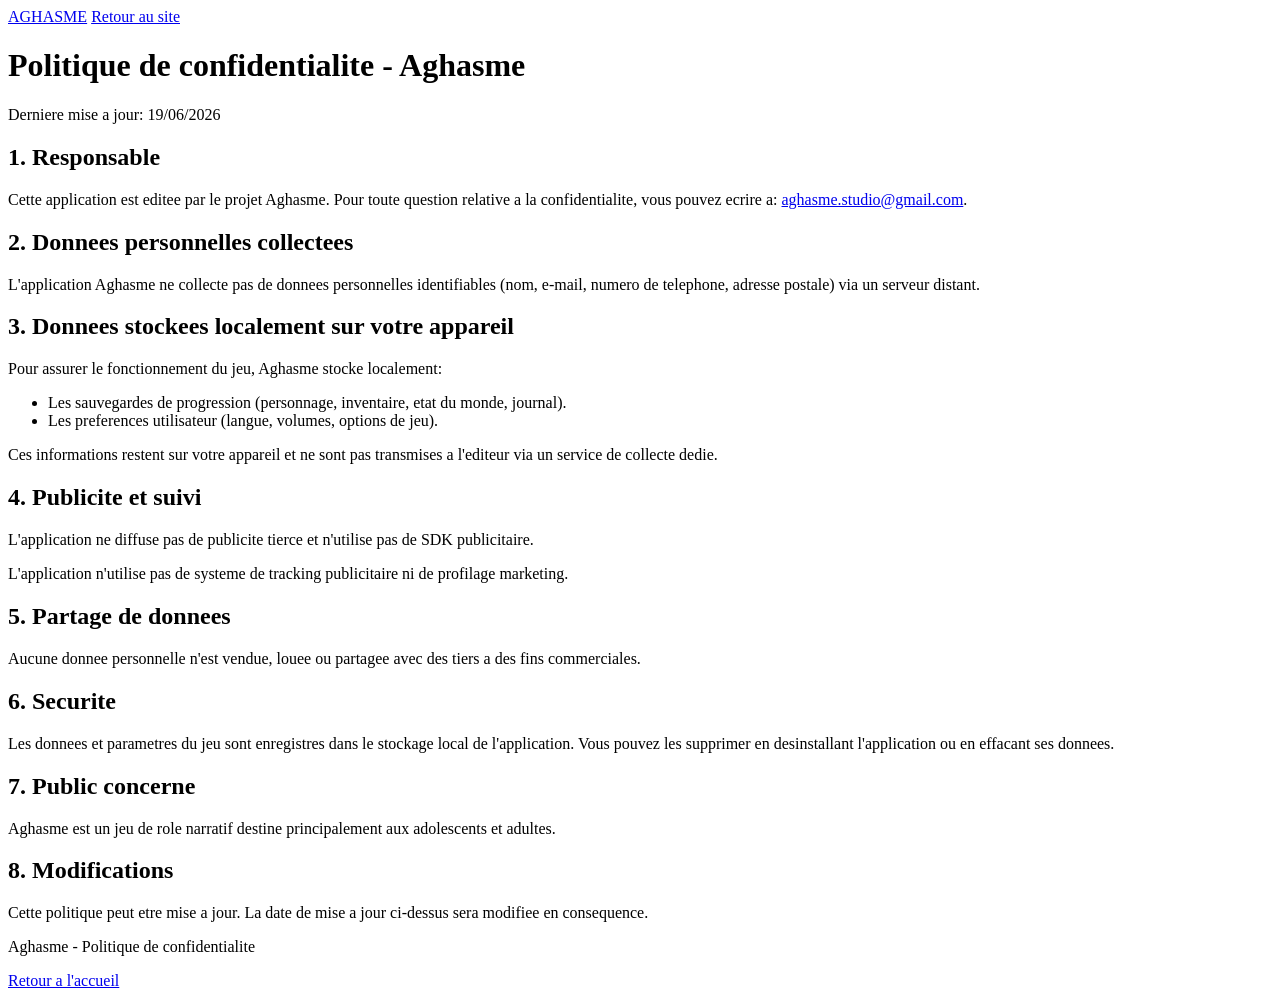
==== privacy.html @ 3080a052 "Add privacy policy page for Aghasme application This file contains the privacy policy for the Aghasm" ====
<!doctype html>
<html lang="fr">
  <head>
    <meta charset="UTF-8" />
    <meta name="viewport" content="width=device-width, initial-scale=1.0" />
    <title>Politique de confidentialite - Aghasme</title>
    <meta
      name="description"
      content="Politique de confidentialite de l'application mobile Aghasme."
    />
    <link rel="preconnect" href="https://fonts.googleapis.com" />
    <link rel="preconnect" href="https://fonts.gstatic.com" crossorigin />
    <link
      href="https://fonts.googleapis.com/css2?family=Cinzel:wght@500;700;800&family=Source+Sans+3:wght@400;600;700&display=swap"
      rel="stylesheet"
    />
    <link rel="stylesheet" href="./styles.css" />
  </head>
  <body class="privacy-page">
    <header class="small-header">
      <div class="wrapper top-nav">
        <a class="brand" href="./index.html">AGHASME</a>
        <a class="nav-link" href="./index.html">Retour au site</a>
      </div>
    </header>

    <main class="wrapper legal">
      <h1>Politique de confidentialite - Aghasme</h1>
      <p class="legal-date">Derniere mise a jour: 19/06/2026</p>

      <section>
        <h2>1. Responsable</h2>
        <p>
          Cette application est editee par le projet Aghasme. Pour toute question relative a la
          confidentialite, vous pouvez ecrire a: <a href="mailto:aghasme.studio@gmail.com">aghasme.studio@gmail.com</a>.
        </p>
      </section>

      <section>
        <h2>2. Donnees personnelles collectees</h2>
        <p>
          L'application Aghasme ne collecte pas de donnees personnelles identifiables (nom, e-mail,
          numero de telephone, adresse postale) via un serveur distant.
        </p>
      </section>

      <section>
        <h2>3. Donnees stockees localement sur votre appareil</h2>
        <p>Pour assurer le fonctionnement du jeu, Aghasme stocke localement:</p>
        <ul>
          <li>Les sauvegardes de progression (personnage, inventaire, etat du monde, journal).</li>
          <li>Les preferences utilisateur (langue, volumes, options de jeu).</li>
        </ul>
        <p>
          Ces informations restent sur votre appareil et ne sont pas transmises a l'editeur via un
          service de collecte dedie.
        </p>
      </section>

      <section>
        <h2>4. Publicite et suivi</h2>
        <p>
          L'application ne diffuse pas de publicite tierce et n'utilise pas de SDK publicitaire.
        </p>
        <p>
          L'application n'utilise pas de systeme de tracking publicitaire ni de profilage marketing.
        </p>
      </section>

      <section>
        <h2>5. Partage de donnees</h2>
        <p>
          Aucune donnee personnelle n'est vendue, louee ou partagee avec des tiers a des fins
          commerciales.
        </p>
      </section>

      <section>
        <h2>6. Securite</h2>
        <p>
          Les donnees et parametres du jeu sont enregistres dans le stockage local de l'application.
          Vous pouvez les supprimer en desinstallant l'application ou en effacant ses donnees.
        </p>
      </section>

      <section>
        <h2>7. Public concerne</h2>
        <p>
          Aghasme est un jeu de role narratif destine principalement aux adolescents et adultes.
        </p>
      </section>

      <section>
        <h2>8. Modifications</h2>
        <p>
          Cette politique peut etre mise a jour. La date de mise a jour ci-dessus sera modifiee en
          consequence.
        </p>
      </section>
    </main>

    <footer class="footer">
      <div class="wrapper footer-content">
        <p>Aghasme - Politique de confidentialite</p>
        <p><a href="./index.html">Retour a l'accueil</a></p>
      </div>
    </footer>
  </body>
</html>
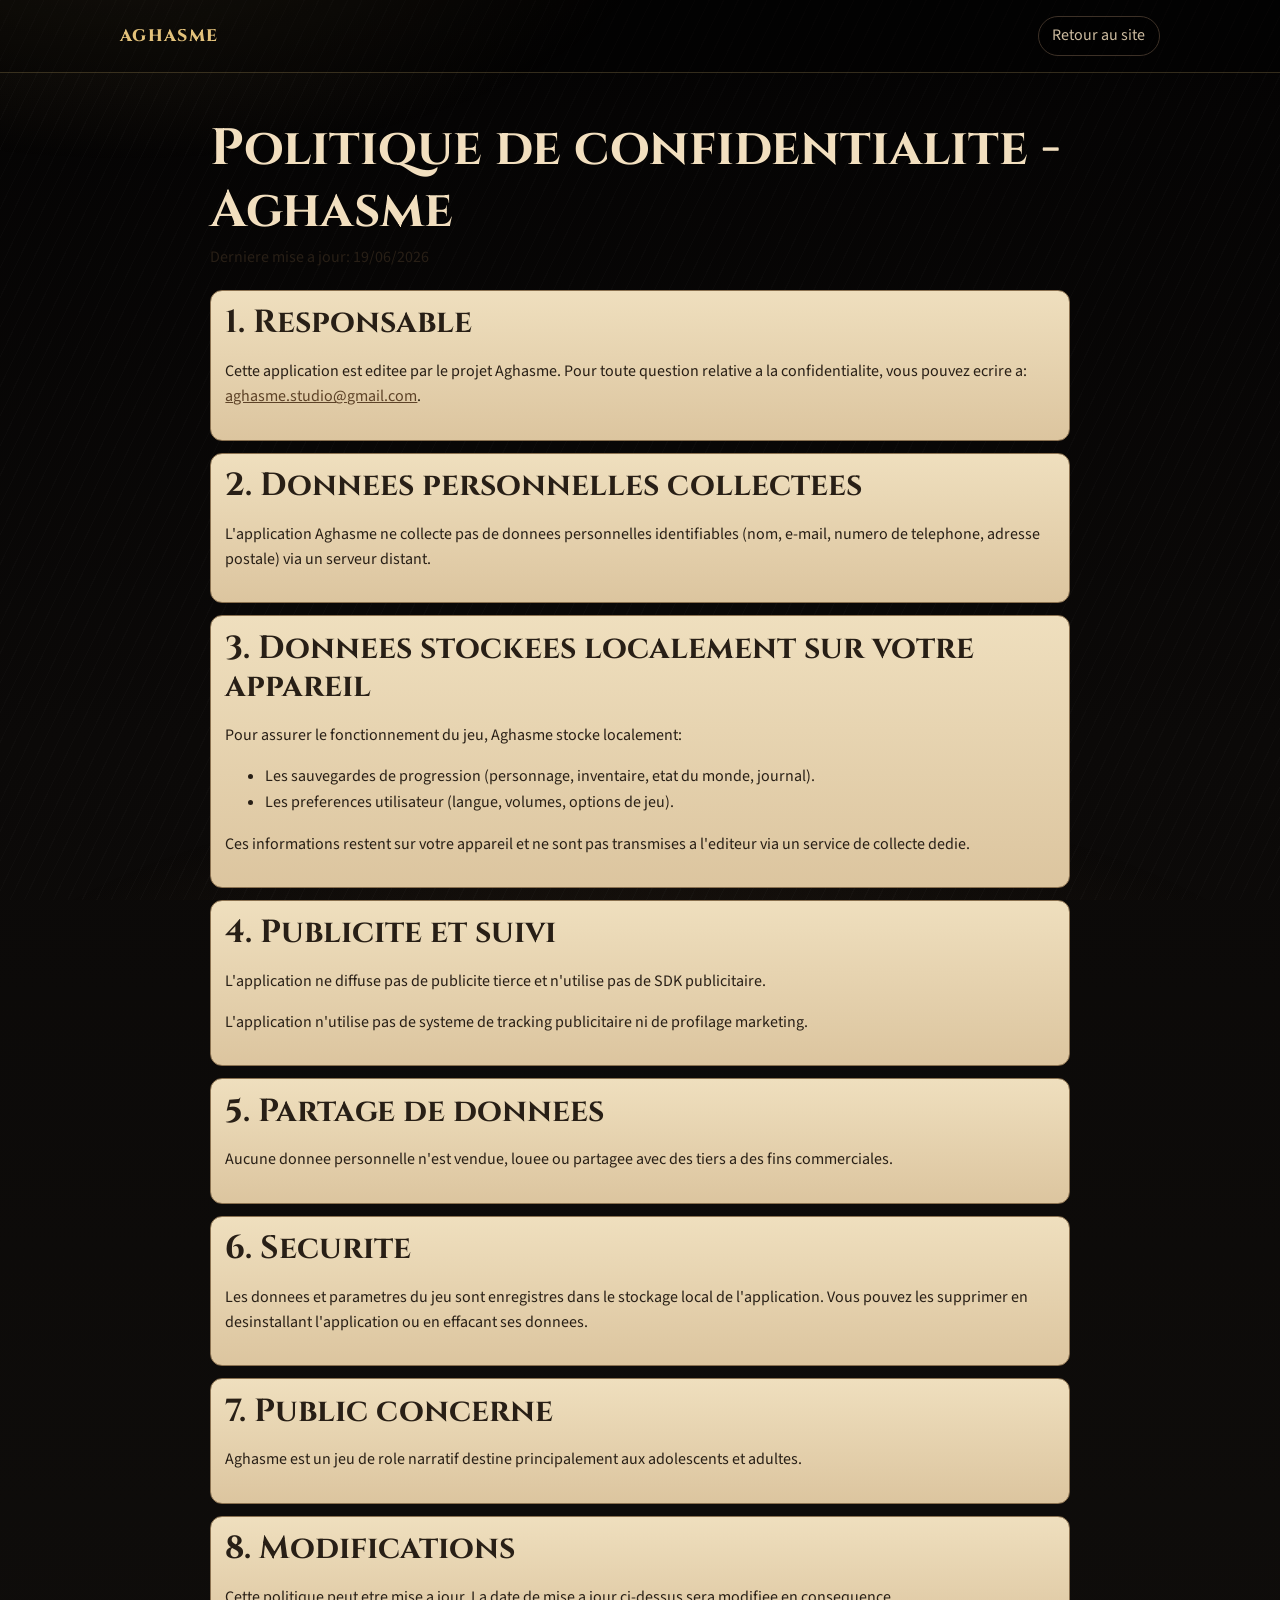
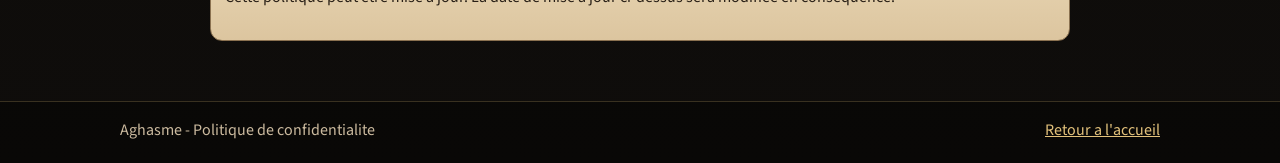
==== commit ee0ef95d: "Corriger le chargement CSS et harmoniser le design du site" ====
--- a/privacy.html
+++ b/privacy.html
@@ -14,7 +14,7 @@
       href="https://fonts.googleapis.com/css2?family=Cinzel:wght@500;700;800&family=Source+Sans+3:wght@400;600;700&display=swap"
       rel="stylesheet"
     />
-    <link rel="stylesheet" href="./styles.css" />
+    <link rel="stylesheet" href="./style.css" />
   </head>
   <body class="privacy-page">
     <header class="small-header">
--- a/style.css
+++ b/style.css
@@ -0,0 +1,326 @@
+:root {
+  --bg: #080706;
+  --bg-soft: #13110f;
+  --surface: #171411;
+  --line: #3d3127;
+  --text: #f2dfbf;
+  --text-soft: #ccbb9f;
+  --gold: #e3c27b;
+  --gold-soft: #b8965b;
+  --parchment: #e6d2ac;
+  --parchment-ink: #281f16;
+  --maxw: 1040px;
+}
+
+* {
+  box-sizing: border-box;
+}
+
+html,
+body {
+  margin: 0;
+  padding: 0;
+}
+
+body {
+  font-family: "Source Sans 3", "Segoe UI", sans-serif;
+  color: var(--text);
+  background: linear-gradient(180deg, #040303 0%, #0b0908 42%, #0f0d0b 100%);
+  line-height: 1.6;
+}
+
+body::before {
+  content: "";
+  position: fixed;
+  inset: 0;
+  z-index: -1;
+  background:
+    radial-gradient(900px 420px at 10% -10%, rgba(227, 194, 123, 0.13), transparent 60%),
+    radial-gradient(1200px 500px at 50% 120%, rgba(112, 79, 44, 0.2), transparent 60%),
+    repeating-linear-gradient(
+      116deg,
+      rgba(255, 255, 255, 0.018) 0,
+      rgba(255, 255, 255, 0.018) 1px,
+      transparent 1px,
+      transparent 13px
+    );
+}
+
+.wrapper {
+  width: min(var(--maxw), calc(100% - 2rem));
+  margin: 0 auto;
+}
+
+.hero {
+  position: relative;
+  min-height: 76vh;
+  display: grid;
+  align-content: start;
+  overflow: hidden;
+  border-bottom: 1px solid rgba(227, 194, 123, 0.22);
+  background:
+    linear-gradient(180deg, rgba(4, 3, 3, 0.36), rgba(8, 6, 5, 0.9)),
+    url("./assets/welcome.jpg") center / cover no-repeat;
+}
+
+.hero-overlay {
+  position: absolute;
+  inset: 0;
+  pointer-events: none;
+  background: linear-gradient(180deg, rgba(0, 0, 0, 0.05), rgba(0, 0, 0, 0.82));
+}
+
+.top-nav {
+  position: relative;
+  z-index: 1;
+  display: flex;
+  justify-content: space-between;
+  align-items: center;
+  padding: 1rem 0;
+}
+
+.brand {
+  font-family: "Cinzel", Georgia, serif;
+  font-weight: 800;
+  letter-spacing: 0.08em;
+  color: var(--gold);
+  text-decoration: none;
+  font-size: 1.05rem;
+}
+
+.nav-link {
+  color: var(--text-soft);
+  text-decoration: none;
+  border: 1px solid var(--line);
+  border-radius: 999px;
+  padding: 0.4rem 0.85rem;
+  background: rgba(0, 0, 0, 0.36);
+}
+
+.nav-link:hover {
+  border-color: var(--gold-soft);
+  color: var(--text);
+}
+
+.hero-content {
+  position: relative;
+  z-index: 1;
+  padding: 3.2rem 0 4rem;
+  animation: rise 620ms ease-out both;
+}
+
+.eyebrow {
+  margin: 0;
+  text-transform: uppercase;
+  letter-spacing: 0.11em;
+  font-weight: 700;
+  color: var(--gold);
+  font-size: 0.78rem;
+}
+
+h1,
+h2,
+h3 {
+  font-family: "Cinzel", Georgia, serif;
+  line-height: 1.2;
+  margin: 0 0 0.65rem;
+}
+
+h1 {
+  margin-top: 0.6rem;
+  font-size: clamp(1.8rem, 5.2vw, 3.2rem);
+  max-width: 13ch;
+}
+
+h2 {
+  font-size: clamp(1.25rem, 3.5vw, 2rem);
+}
+
+h3 {
+  font-size: 1.08rem;
+}
+
+.lead {
+  color: #f1e2c8;
+  max-width: 58ch;
+  margin: 0;
+}
+
+.hero-actions {
+  margin-top: 1.35rem;
+  display: flex;
+  flex-wrap: wrap;
+  gap: 0.7rem;
+}
+
+.btn {
+  display: inline-block;
+  text-decoration: none;
+  border-radius: 999px;
+  padding: 0.55rem 1rem;
+  font-weight: 700;
+}
+
+.btn-primary {
+  background: linear-gradient(90deg, #f0d795, #c28f45);
+  color: #23180d;
+}
+
+.btn-ghost {
+  border: 1px solid var(--line);
+  color: var(--text);
+  background: rgba(0, 0, 0, 0.38);
+}
+
+.section {
+  padding: 2.5rem 0;
+}
+
+.section-alt {
+  background: linear-gradient(180deg, rgba(255, 255, 255, 0.02), rgba(0, 0, 0, 0.2));
+  border-block: 1px solid rgba(227, 194, 123, 0.1);
+}
+
+.section-head {
+  margin-bottom: 1.2rem;
+}
+
+.cards {
+  display: grid;
+  grid-template-columns: repeat(3, minmax(0, 1fr));
+  gap: 0.8rem;
+}
+
+.card {
+  border: 1px solid #8a7150;
+  border-radius: 14px;
+  background: linear-gradient(180deg, #efdfbe 0%, #dcc59f 100%);
+  color: var(--parchment-ink);
+  padding: 0.9rem;
+  box-shadow: 0 9px 22px rgba(0, 0, 0, 0.35);
+}
+
+.card h3 {
+  color: #2d2218;
+}
+
+.card p {
+  margin: 0;
+  color: #3f3023;
+}
+
+.card-media {
+  width: 100%;
+  height: 190px;
+  object-fit: cover;
+  border-radius: 10px;
+  margin-bottom: 0.8rem;
+  border: 1px solid rgba(70, 45, 24, 0.42);
+  background: #1b1714;
+}
+
+.icon-frame {
+  object-fit: contain;
+  padding: 1.2rem;
+}
+
+.lore-grid {
+  display: grid;
+  grid-template-columns: repeat(2, minmax(0, 1fr));
+  gap: 0.8rem;
+}
+
+.lore-grid article {
+  border: 1px solid var(--line);
+  border-radius: 14px;
+  background: linear-gradient(180deg, rgba(227, 194, 123, 0.12), rgba(0, 0, 0, 0.3));
+  padding: 0.9rem;
+}
+
+.lore-grid p,
+.single-text {
+  margin: 0;
+  color: var(--text-soft);
+}
+
+.footer {
+  border-top: 1px solid rgba(227, 194, 123, 0.22);
+  background: rgba(0, 0, 0, 0.38);
+}
+
+.footer-content {
+  padding: 1rem 0 1.2rem;
+  display: flex;
+  justify-content: space-between;
+  gap: 1rem;
+  flex-wrap: wrap;
+}
+
+.footer p {
+  margin: 0;
+  color: var(--text-soft);
+}
+
+.footer a {
+  color: var(--gold);
+}
+
+.small-header {
+  border-bottom: 1px solid rgba(227, 194, 123, 0.22);
+  background: rgba(0, 0, 0, 0.3);
+}
+
+.legal {
+  padding: 2.2rem 0 3rem;
+  max-width: 860px;
+}
+
+.legal h1 {
+  max-width: none;
+  margin-bottom: 0.25rem;
+}
+
+.legal-date {
+  color: var(--text-soft);
+  margin: 0 0 1.2rem;
+}
+
+.legal section {
+  border: 1px solid #8a7150;
+  border-radius: 12px;
+  background: linear-gradient(180deg, #efdfbe 0%, #dcc59f 100%);
+  padding: 0.85rem 0.9rem;
+  margin-bottom: 0.75rem;
+}
+
+.legal h2,
+.legal p,
+.legal li {
+  color: var(--parchment-ink);
+}
+
+.legal a {
+  color: #5d4227;
+}
+
+@keyframes rise {
+  from {
+    opacity: 0;
+    transform: translateY(12px);
+  }
+  to {
+    opacity: 1;
+    transform: translateY(0);
+  }
+}
+
+@media (max-width: 840px) {
+  .cards,
+  .lore-grid {
+    grid-template-columns: 1fr;
+  }
+
+  .card-media {
+    height: 220px;
+  }
+}
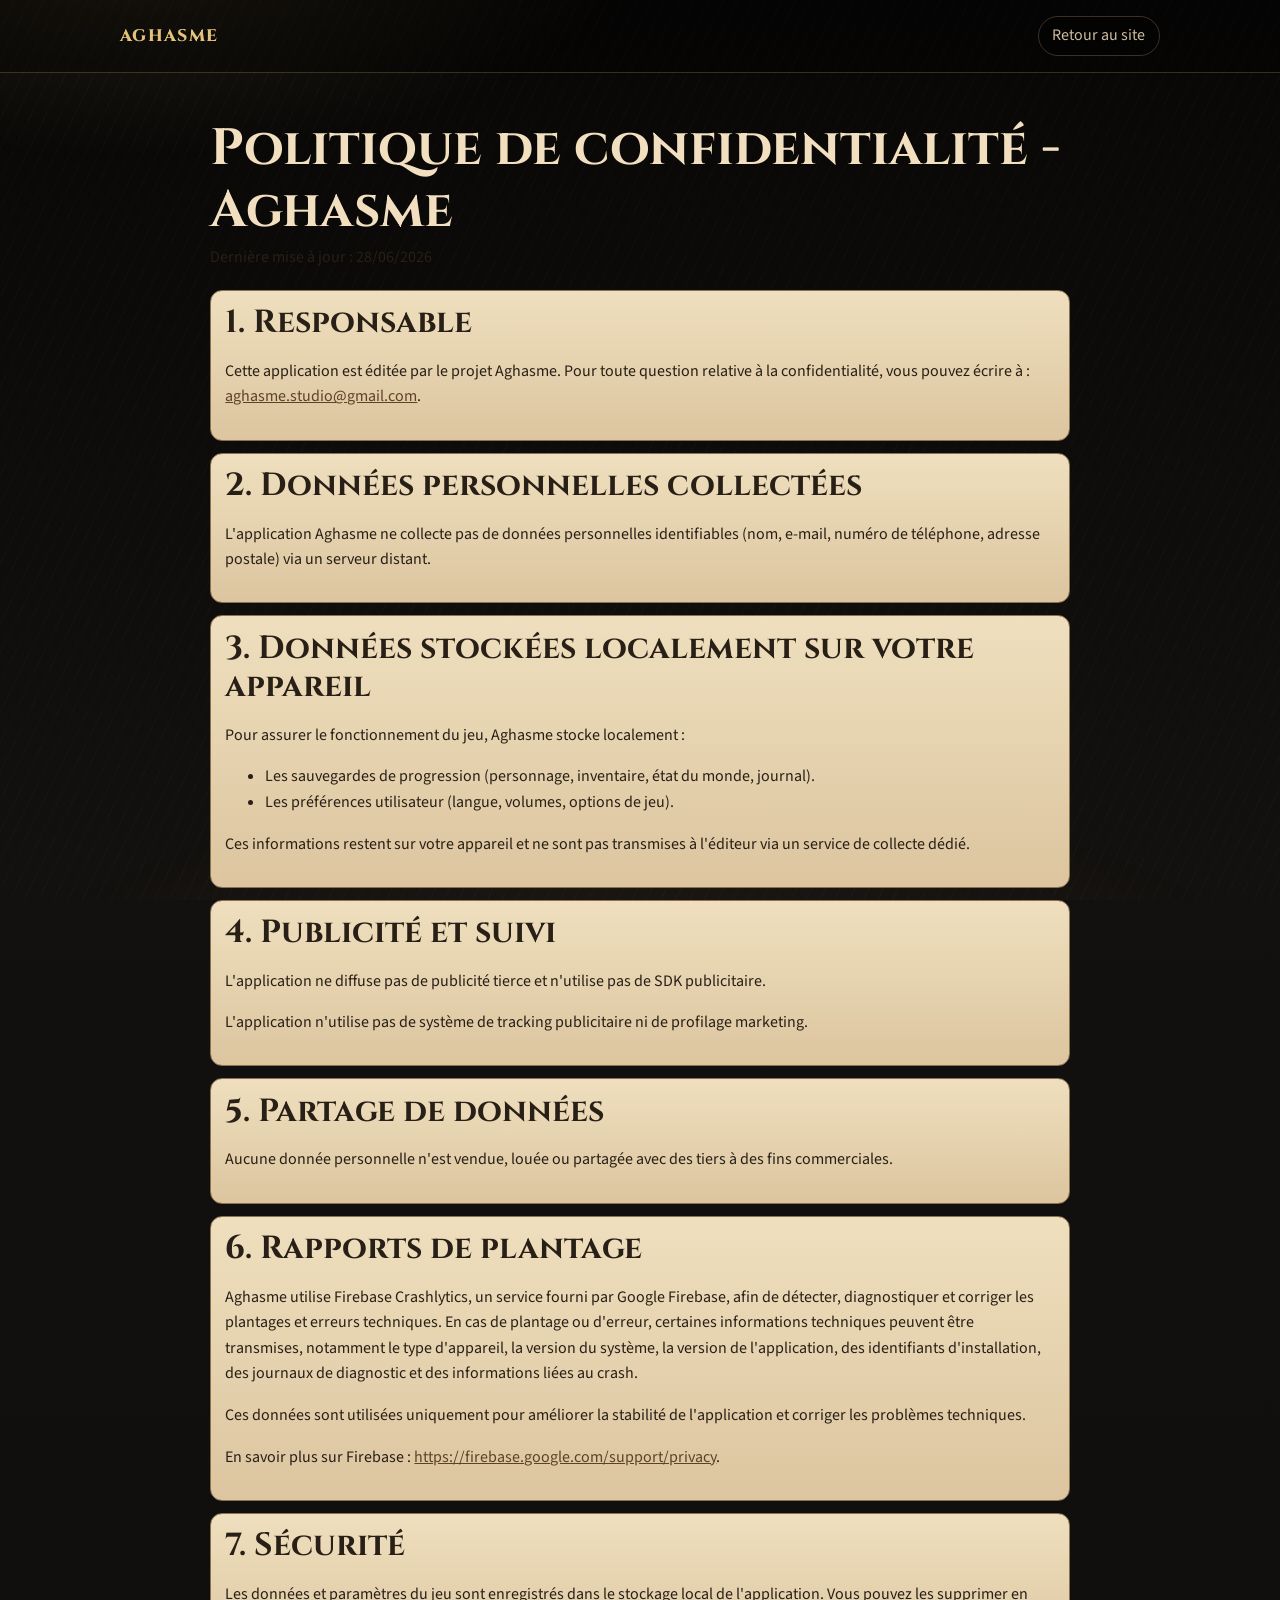
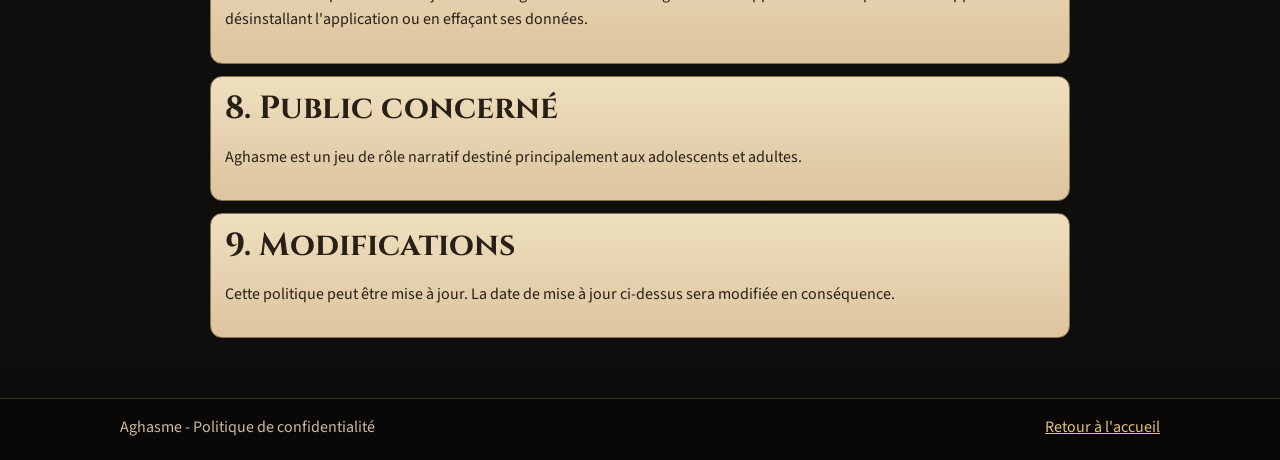
==== commit 4caa8f93: "Add data collection in privacy" ====
--- a/privacy.html
+++ b/privacy.html
@@ -3,10 +3,10 @@
   <head>
     <meta charset="UTF-8" />
     <meta name="viewport" content="width=device-width, initial-scale=1.0" />
-    <title>Politique de confidentialite - Aghasme</title>
+    <title>Politique de confidentialité - Aghasme</title>
     <meta
       name="description"
-      content="Politique de confidentialite de l'application mobile Aghasme."
+      content="Politique de confidentialité de l'application mobile Aghasme."
     />
     <link rel="preconnect" href="https://fonts.googleapis.com" />
     <link rel="preconnect" href="https://fonts.gstatic.com" crossorigin />
@@ -25,84 +25,104 @@
     </header>
 
     <main class="wrapper legal">
-      <h1>Politique de confidentialite - Aghasme</h1>
-      <p class="legal-date">Derniere mise a jour: 19/06/2026</p>
+      <h1>Politique de confidentialité - Aghasme</h1>
+      <p class="legal-date">Dernière mise à jour : 28/06/2026</p>
 
       <section>
         <h2>1. Responsable</h2>
         <p>
-          Cette application est editee par le projet Aghasme. Pour toute question relative a la
-          confidentialite, vous pouvez ecrire a: <a href="mailto:aghasme.studio@gmail.com">aghasme.studio@gmail.com</a>.
+          Cette application est éditée par le projet Aghasme. Pour toute question relative à la
+          confidentialité, vous pouvez écrire à : <a href="mailto:aghasme.studio@gmail.com">aghasme.studio@gmail.com</a>.
         </p>
       </section>
 
       <section>
-        <h2>2. Donnees personnelles collectees</h2>
+        <h2>2. Données personnelles collectées</h2>
         <p>
-          L'application Aghasme ne collecte pas de donnees personnelles identifiables (nom, e-mail,
-          numero de telephone, adresse postale) via un serveur distant.
+          L'application Aghasme ne collecte pas de données personnelles identifiables (nom, e-mail,
+          numéro de téléphone, adresse postale) via un serveur distant.
         </p>
       </section>
 
       <section>
-        <h2>3. Donnees stockees localement sur votre appareil</h2>
-        <p>Pour assurer le fonctionnement du jeu, Aghasme stocke localement:</p>
+        <h2>3. Données stockées localement sur votre appareil</h2>
+        <p>Pour assurer le fonctionnement du jeu, Aghasme stocke localement :</p>
         <ul>
-          <li>Les sauvegardes de progression (personnage, inventaire, etat du monde, journal).</li>
-          <li>Les preferences utilisateur (langue, volumes, options de jeu).</li>
+          <li>Les sauvegardes de progression (personnage, inventaire, état du monde, journal).</li>
+          <li>Les préférences utilisateur (langue, volumes, options de jeu).</li>
         </ul>
         <p>
-          Ces informations restent sur votre appareil et ne sont pas transmises a l'editeur via un
-          service de collecte dedie.
+          Ces informations restent sur votre appareil et ne sont pas transmises à l'éditeur via un
+          service de collecte dédié.
         </p>
       </section>
 
       <section>
-        <h2>4. Publicite et suivi</h2>
+        <h2>4. Publicité et suivi</h2>
         <p>
-          L'application ne diffuse pas de publicite tierce et n'utilise pas de SDK publicitaire.
+          L'application ne diffuse pas de publicité tierce et n'utilise pas de SDK publicitaire.
         </p>
         <p>
-          L'application n'utilise pas de systeme de tracking publicitaire ni de profilage marketing.
+          L'application n'utilise pas de système de tracking publicitaire ni de profilage marketing.
         </p>
       </section>
 
       <section>
-        <h2>5. Partage de donnees</h2>
+        <h2>5. Partage de données</h2>
         <p>
-          Aucune donnee personnelle n'est vendue, louee ou partagee avec des tiers a des fins
+          Aucune donnée personnelle n'est vendue, louée ou partagée avec des tiers à des fins
           commerciales.
         </p>
       </section>
 
       <section>
-        <h2>6. Securite</h2>
+        <h2>6. Rapports de plantage</h2>
         <p>
-          Les donnees et parametres du jeu sont enregistres dans le stockage local de l'application.
-          Vous pouvez les supprimer en desinstallant l'application ou en effacant ses donnees.
+          Aghasme utilise Firebase Crashlytics, un service fourni par Google Firebase, afin de
+          détecter, diagnostiquer et corriger les plantages et erreurs techniques. En cas de
+          plantage ou d'erreur, certaines informations techniques peuvent être transmises,
+          notamment le type d'appareil, la version du système, la version de l'application, des
+          identifiants d'installation, des journaux de diagnostic et des informations liées au
+          crash.
+        </p>
+        <p>
+          Ces données sont utilisées uniquement pour améliorer la stabilité de l'application et
+          corriger les problèmes techniques.
+        </p>
+        <p>
+          En savoir plus sur Firebase :
+          <a href="https://firebase.google.com/support/privacy">https://firebase.google.com/support/privacy</a>.
         </p>
       </section>
 
       <section>
-        <h2>7. Public concerne</h2>
+        <h2>7. Sécurité</h2>
         <p>
-          Aghasme est un jeu de role narratif destine principalement aux adolescents et adultes.
+          Les données et paramètres du jeu sont enregistrés dans le stockage local de l'application.
+          Vous pouvez les supprimer en désinstallant l'application ou en effaçant ses données.
         </p>
       </section>
 
       <section>
-        <h2>8. Modifications</h2>
+        <h2>8. Public concerné</h2>
         <p>
-          Cette politique peut etre mise a jour. La date de mise a jour ci-dessus sera modifiee en
-          consequence.
+          Aghasme est un jeu de rôle narratif destiné principalement aux adolescents et adultes.
+        </p>
+      </section>
+
+      <section>
+        <h2>9. Modifications</h2>
+        <p>
+          Cette politique peut être mise à jour. La date de mise à jour ci-dessus sera modifiée en
+          conséquence.
         </p>
       </section>
     </main>
 
     <footer class="footer">
       <div class="wrapper footer-content">
-        <p>Aghasme - Politique de confidentialite</p>
-        <p><a href="./index.html">Retour a l'accueil</a></p>
+        <p>Aghasme - Politique de confidentialité</p>
+        <p><a href="./index.html">Retour à l'accueil</a></p>
       </div>
     </footer>
   </body>
--- a/style.css
+++ b/style.css
@@ -1,12 +1,15 @@
 :root {
   --bg: #080706;
   --bg-soft: #13110f;
+  --bg-deep: #0f0d0b;
   --surface: #171411;
   --line: #3d3127;
   --text: #f2dfbf;
   --text-soft: #ccbb9f;
   --gold: #e3c27b;
   --gold-soft: #b8965b;
+  --border-parchment: #8a7150;
+  --legal-link: #5d4227;
   --parchment: #e6d2ac;
   --parchment-ink: #281f16;
   --maxw: 1040px;
@@ -25,7 +28,7 @@
 body {
   font-family: "Source Sans 3", "Segoe UI", sans-serif;
   color: var(--text);
-  background: linear-gradient(180deg, #040303 0%, #0b0908 42%, #0f0d0b 100%);
+  background: linear-gradient(180deg, var(--bg) 0%, var(--bg-soft) 42%, var(--bg-deep) 100%);
   line-height: 1.6;
 }
 
@@ -58,6 +61,7 @@
   align-content: start;
   overflow: hidden;
   border-bottom: 1px solid rgba(227, 194, 123, 0.22);
+  background-color: var(--bg-soft);
   background:
     linear-gradient(180deg, rgba(4, 3, 3, 0.36), rgba(8, 6, 5, 0.9)),
     url("./assets/welcome.jpg") center / cover no-repeat;
@@ -162,7 +166,7 @@
 }
 
 .btn-primary {
-  background: linear-gradient(90deg, #f0d795, #c28f45);
+  background: linear-gradient(90deg, var(--gold), var(--gold-soft));
   color: #23180d;
 }
 
@@ -185,14 +189,40 @@
   margin-bottom: 1.2rem;
 }
 
+.section-intro,
+.prose-grid p,
+.feature-card p,
+.single-text {
+  margin: 0;
+  color: var(--text-soft);
+}
+
+.section-intro {
+  max-width: 70ch;
+  margin-bottom: 1rem;
+}
+
+.prose-grid {
+  display: grid;
+  grid-template-columns: repeat(2, minmax(0, 1fr));
+  gap: 1rem;
+}
+
+.prose-grid p {
+  border: 1px solid var(--line);
+  border-radius: 14px;
+  background: linear-gradient(180deg, rgba(227, 194, 123, 0.08), rgba(0, 0, 0, 0.24));
+  padding: 1rem;
+}
+
 .cards {
   display: grid;
-  grid-template-columns: repeat(3, minmax(0, 1fr));
+  grid-template-columns: repeat(2, minmax(0, 1fr));
   gap: 0.8rem;
 }
 
 .card {
-  border: 1px solid #8a7150;
+  border: 1px solid var(--border-parchment);
   border-radius: 14px;
   background: linear-gradient(180deg, #efdfbe 0%, #dcc59f 100%);
   color: var(--parchment-ink);
@@ -237,10 +267,25 @@
   padding: 0.9rem;
 }
 
-.lore-grid p,
-.single-text {
-  margin: 0;
-  color: var(--text-soft);
+.feature-grid {
+  display: grid;
+  grid-template-columns: repeat(2, minmax(0, 1fr));
+  gap: 1rem;
+}
+
+.feature-card {
+  border: 1px solid var(--line);
+  border-radius: 16px;
+  background: linear-gradient(180deg, rgba(227, 194, 123, 0.1), rgba(0, 0, 0, 0.32));
+  padding: 1rem;
+}
+
+.feature-card p + p {
+  margin-top: 0.9rem;
+}
+
+.feature-card-wide {
+  grid-column: 1 / -1;
 }
 
 .footer {
@@ -286,7 +331,7 @@
 }
 
 .legal section {
-  border: 1px solid #8a7150;
+  border: 1px solid var(--border-parchment);
   border-radius: 12px;
   background: linear-gradient(180deg, #efdfbe 0%, #dcc59f 100%);
   padding: 0.85rem 0.9rem;
@@ -300,7 +345,7 @@
 }
 
 .legal a {
-  color: #5d4227;
+  color: var(--legal-link);
 }
 
 @keyframes rise {
@@ -316,8 +361,14 @@
 
 @media (max-width: 840px) {
   .cards,
-  .lore-grid {
+  .lore-grid,
+  .prose-grid,
+  .feature-grid {
     grid-template-columns: 1fr;
+  }
+
+  .feature-card-wide {
+    grid-column: auto;
   }
 
   .card-media {
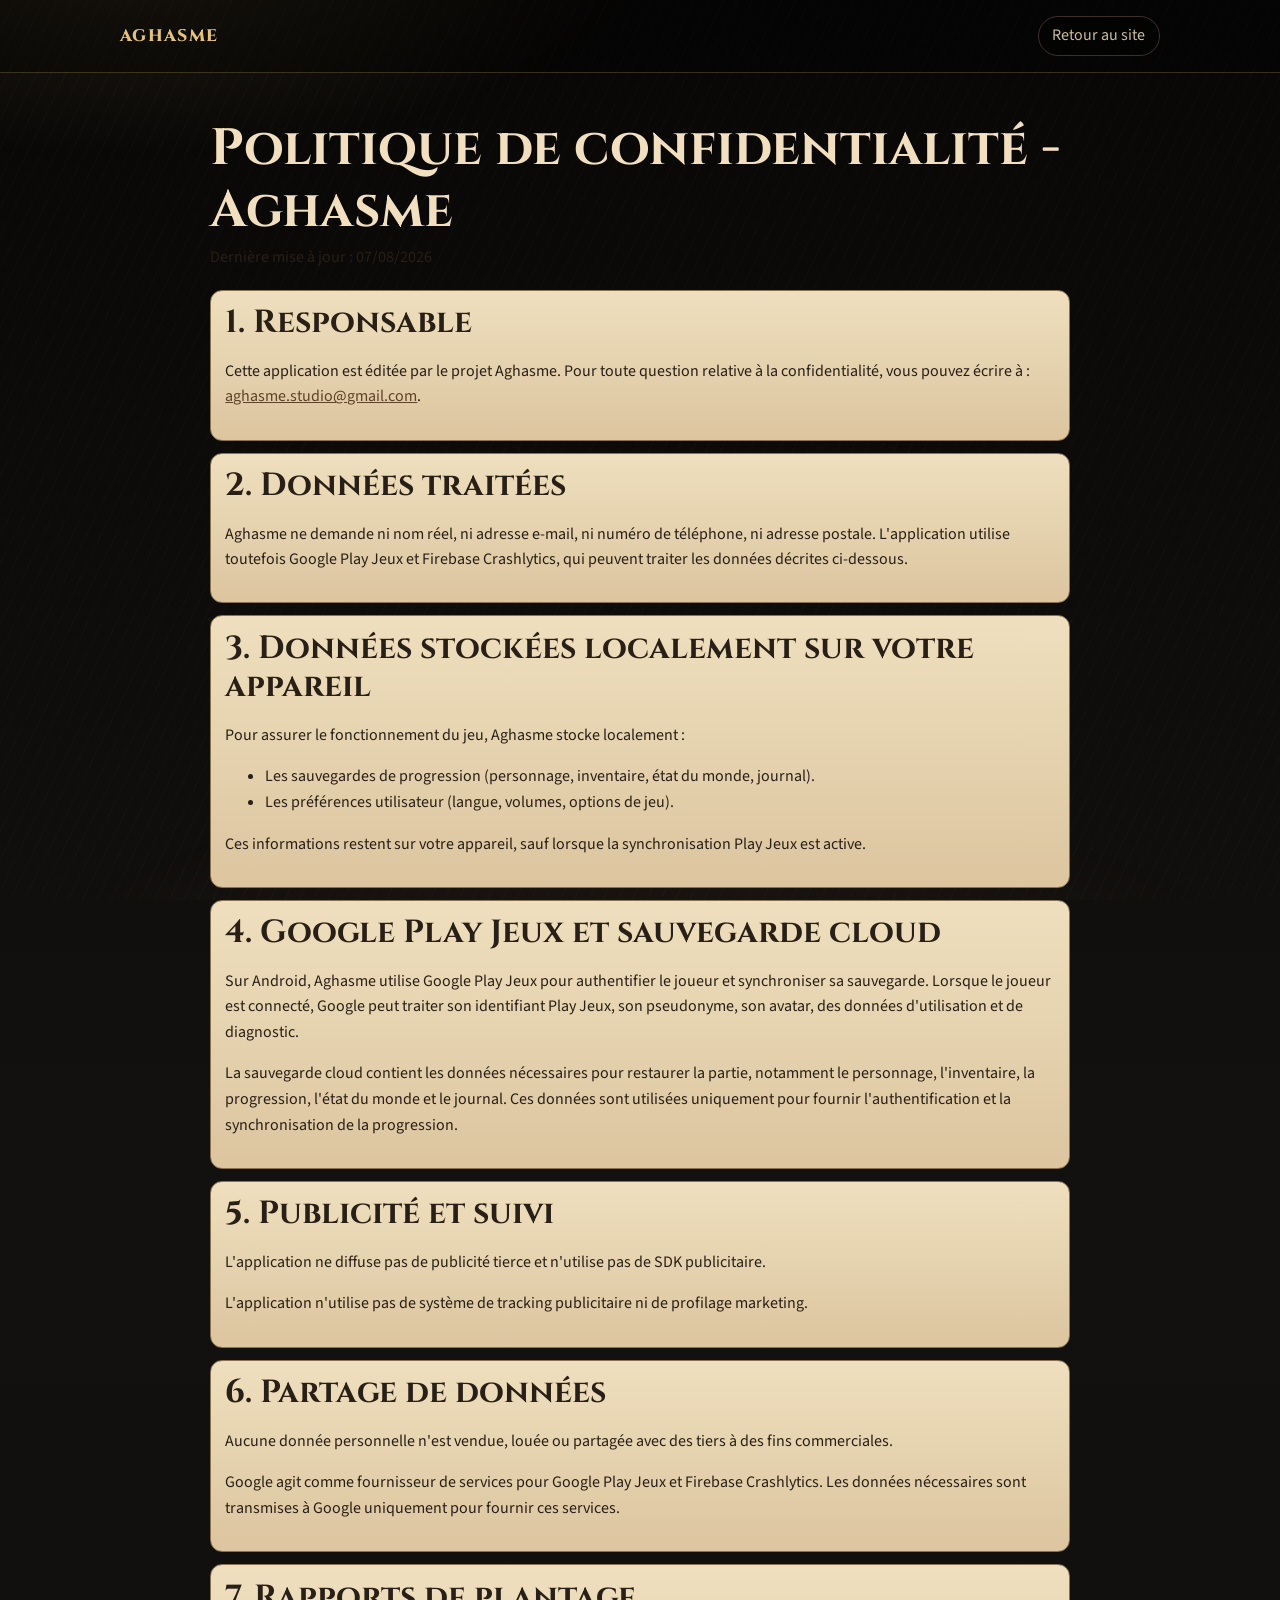
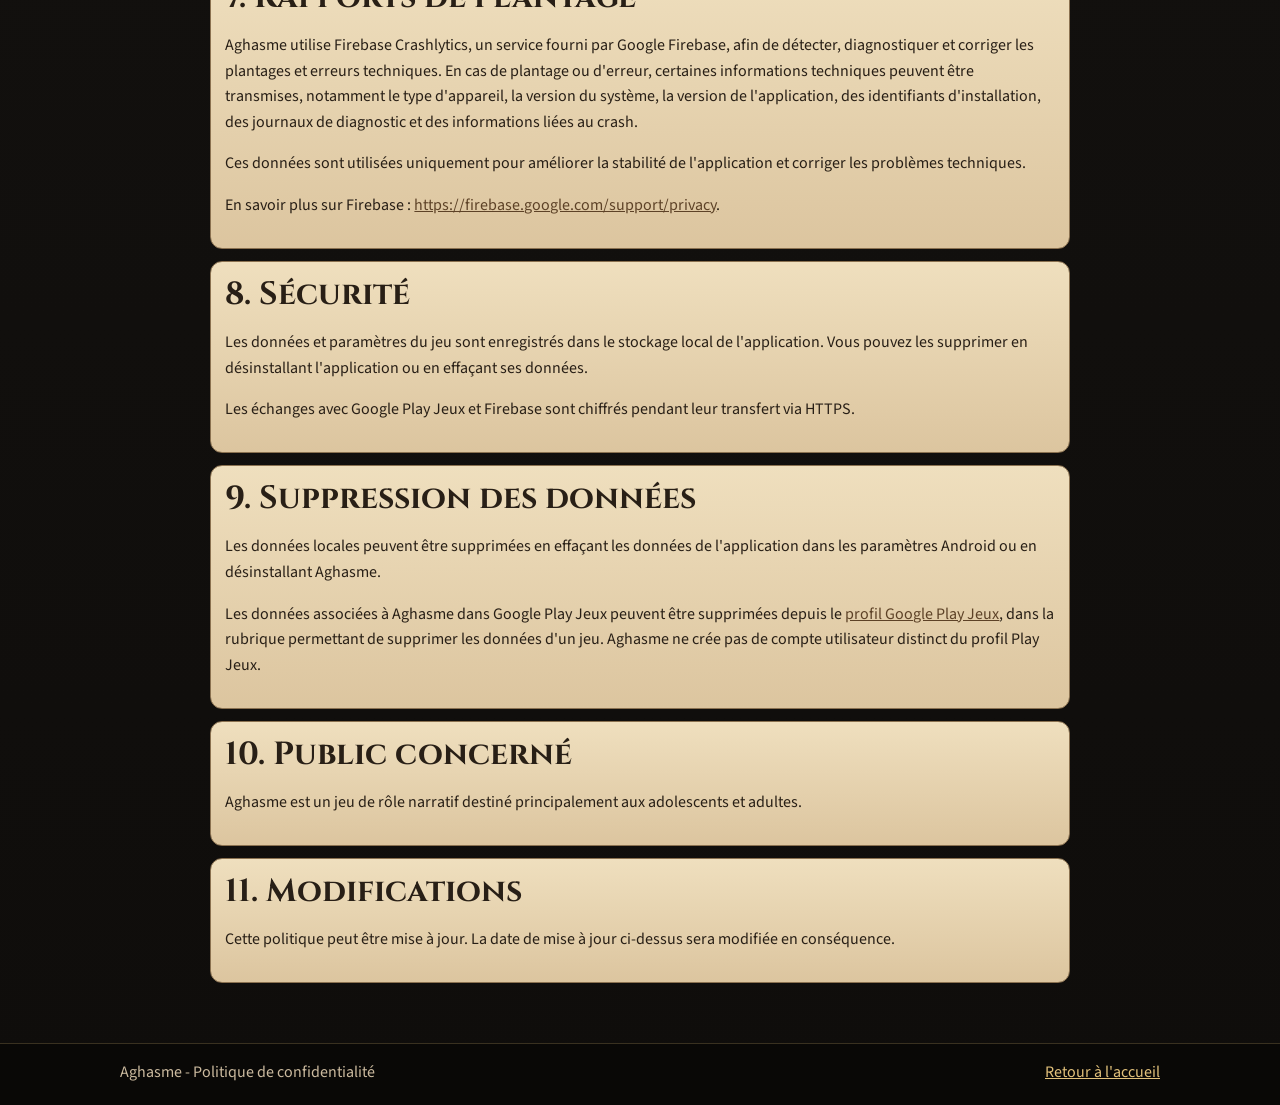
==== commit 585c354e: "Add cloud save and Play Games to Policy" ====
--- a/privacy.html
+++ b/privacy.html
@@ -26,7 +26,7 @@
 
     <main class="wrapper legal">
       <h1>Politique de confidentialité - Aghasme</h1>
-      <p class="legal-date">Dernière mise à jour : 28/06/2026</p>
+      <p class="legal-date">Dernière mise à jour : 07/08/2026</p>
 
       <section>
         <h2>1. Responsable</h2>
@@ -37,10 +37,11 @@
       </section>
 
       <section>
-        <h2>2. Données personnelles collectées</h2>
+        <h2>2. Données traitées</h2>
         <p>
-          L'application Aghasme ne collecte pas de données personnelles identifiables (nom, e-mail,
-          numéro de téléphone, adresse postale) via un serveur distant.
+          Aghasme ne demande ni nom réel, ni adresse e-mail, ni numéro de téléphone, ni adresse
+          postale. L'application utilise toutefois Google Play Jeux et Firebase Crashlytics, qui
+          peuvent traiter les données décrites ci-dessous.
         </p>
       </section>
 
@@ -52,13 +53,28 @@
           <li>Les préférences utilisateur (langue, volumes, options de jeu).</li>
         </ul>
         <p>
-          Ces informations restent sur votre appareil et ne sont pas transmises à l'éditeur via un
-          service de collecte dédié.
+          Ces informations restent sur votre appareil, sauf lorsque la synchronisation Play Jeux
+          est active.
         </p>
       </section>
 
       <section>
-        <h2>4. Publicité et suivi</h2>
+        <h2>4. Google Play Jeux et sauvegarde cloud</h2>
+        <p>
+          Sur Android, Aghasme utilise Google Play Jeux pour authentifier le joueur et synchroniser
+          sa sauvegarde. Lorsque le joueur est connecté, Google peut traiter son identifiant Play
+          Jeux, son pseudonyme, son avatar, des données d'utilisation et de diagnostic.
+        </p>
+        <p>
+          La sauvegarde cloud contient les données nécessaires pour restaurer la partie, notamment
+          le personnage, l'inventaire, la progression, l'état du monde et le journal. Ces données
+          sont utilisées uniquement pour fournir l'authentification et la synchronisation de la
+          progression.
+        </p>
+      </section>
+
+      <section>
+        <h2>5. Publicité et suivi</h2>
         <p>
           L'application ne diffuse pas de publicité tierce et n'utilise pas de SDK publicitaire.
         </p>
@@ -68,15 +84,19 @@
       </section>
 
       <section>
-        <h2>5. Partage de données</h2>
+        <h2>6. Partage de données</h2>
         <p>
           Aucune donnée personnelle n'est vendue, louée ou partagée avec des tiers à des fins
           commerciales.
         </p>
+        <p>
+          Google agit comme fournisseur de services pour Google Play Jeux et Firebase Crashlytics.
+          Les données nécessaires sont transmises à Google uniquement pour fournir ces services.
+        </p>
       </section>
 
       <section>
-        <h2>6. Rapports de plantage</h2>
+        <h2>7. Rapports de plantage</h2>
         <p>
           Aghasme utilise Firebase Crashlytics, un service fourni par Google Firebase, afin de
           détecter, diagnostiquer et corriger les plantages et erreurs techniques. En cas de
@@ -96,22 +116,40 @@
       </section>
 
       <section>
-        <h2>7. Sécurité</h2>
+        <h2>8. Sécurité</h2>
         <p>
           Les données et paramètres du jeu sont enregistrés dans le stockage local de l'application.
           Vous pouvez les supprimer en désinstallant l'application ou en effaçant ses données.
         </p>
+        <p>
+          Les échanges avec Google Play Jeux et Firebase sont chiffrés pendant leur transfert via
+          HTTPS.
+        </p>
       </section>
 
       <section>
-        <h2>8. Public concerné</h2>
+        <h2>9. Suppression des données</h2>
+        <p>
+          Les données locales peuvent être supprimées en effaçant les données de l'application dans
+          les paramètres Android ou en désinstallant Aghasme.
+        </p>
+        <p>
+          Les données associées à Aghasme dans Google Play Jeux peuvent être supprimées depuis le
+          <a href="https://play.google.com/games/profile">profil Google Play Jeux</a>, dans la rubrique
+          permettant de supprimer les données d'un jeu. Aghasme ne crée pas de compte utilisateur
+          distinct du profil Play Jeux.
+        </p>
+      </section>
+
+      <section>
+        <h2>10. Public concerné</h2>
         <p>
           Aghasme est un jeu de rôle narratif destiné principalement aux adolescents et adultes.
         </p>
       </section>
 
       <section>
-        <h2>9. Modifications</h2>
+        <h2>11. Modifications</h2>
         <p>
           Cette politique peut être mise à jour. La date de mise à jour ci-dessus sera modifiée en
           conséquence.
